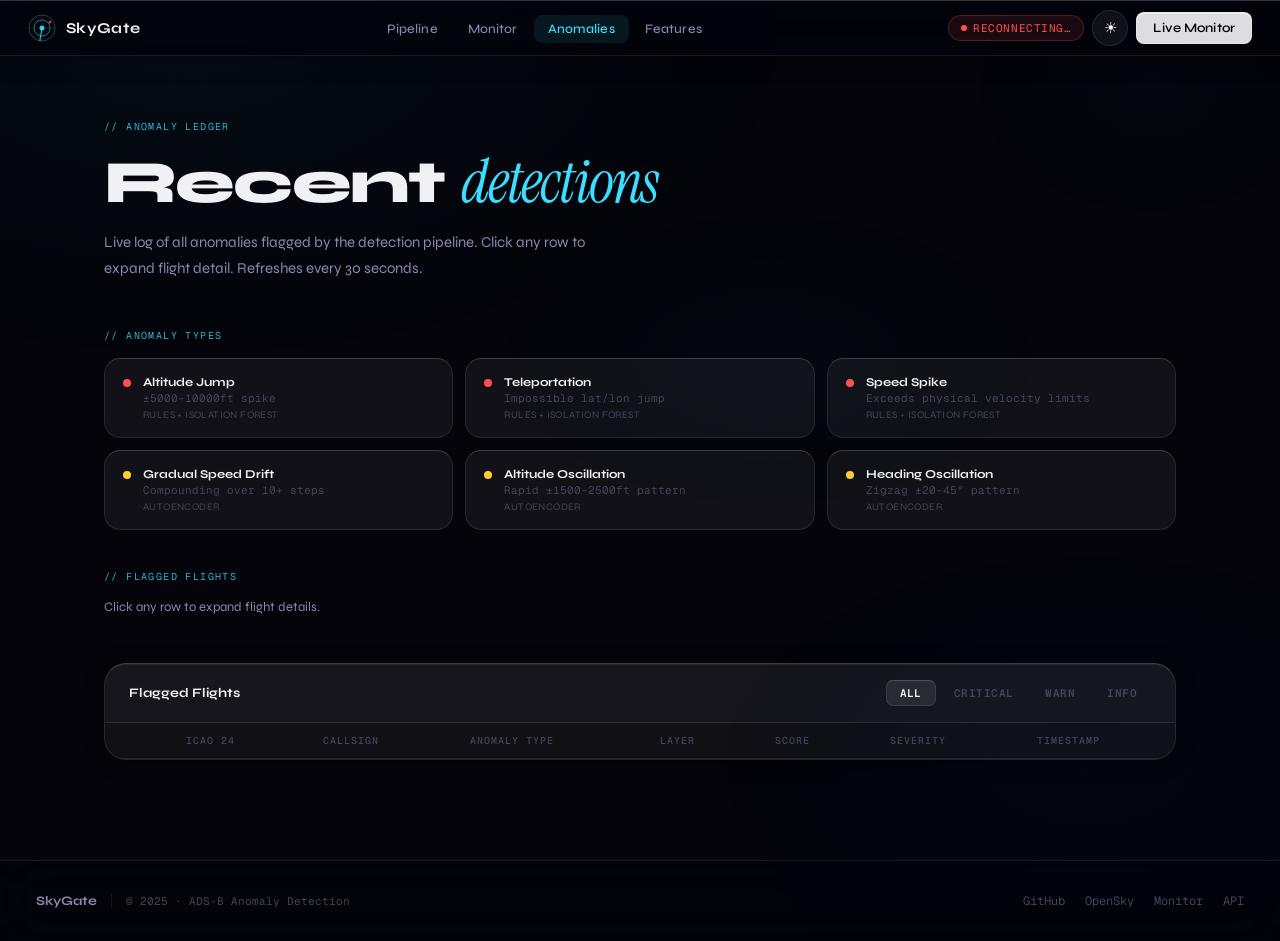
==== src/frontend/anomalies.html @ 078f43cb "Added new seperate pages for each dashboard, updated the layout and animations" ====
<!DOCTYPE html>
<html lang="en" data-theme="dark">
<head>
  <meta charset="UTF-8"/>
  <meta name="viewport" content="width=device-width, initial-scale=1.0"/>
  <title>SkyGate — Anomaly Ledger</title>
  <link rel="icon" type="image/svg+xml" href="data:image/svg+xml,%3Csvg viewBox='0 0 32 32' fill='none' xmlns='http://www.w3.org/2000/svg'%3E%3Crect width='32' height='32' rx='8' fill='%230a0a0a'/%3E%3Ccircle cx='16' cy='16' r='12' stroke='%2300d4ff' stroke-opacity='0.3' stroke-width='1'/%3E%3Ccircle cx='16' cy='16' r='7' stroke='%2300d4ff' stroke-opacity='0.55' stroke-width='1'/%3E%3Ccircle cx='16' cy='16' r='2.5' fill='%2300d4ff'/%3E%3Cline x1='16' y1='4' x2='16' y2='28' stroke='%2300d4ff' stroke-opacity='0.2' stroke-width='0.6'/%3E%3Cline x1='4' y1='16' x2='28' y2='16' stroke='%2300d4ff' stroke-opacity='0.2' stroke-width='0.6'/%3E%3Cline x1='16' y1='16' x2='25' y2='9' stroke='%2300d4ff' stroke-width='1.4' stroke-linecap='round'/%3E%3Ccircle cx='23' cy='10' r='1.8' fill='%23ff4444'/%3E%3C/svg%3E"/>
  <link rel="preconnect" href="https://fonts.googleapis.com"/>
  <link rel="preconnect" href="https://fonts.gstatic.com" crossorigin/>
  <link href="https://fonts.googleapis.com/css2?family=Geist+Mono:wght@300;400;500;600&family=Instrument+Serif:ital@0;1&family=Syne:wght@400;600;700;800&display=swap" rel="stylesheet"/>
  <link rel="stylesheet" href="styles.css"/>
  <style>
    /* Anomaly type legend */
    .anomaly-types {
      display: grid;
      grid-template-columns: repeat(3, 1fr);
      gap: 12px;
      margin-bottom: 40px;
      animation: fadeUp .5s var(--ease-out) both;
    }
    .atype-card {
      background: var(--glass-bg);
      border: 1px solid var(--glass-border);
      border-top-color: var(--glass-border-top);
      border-radius: var(--r-lg);
      padding: 16px 18px;
      backdrop-filter: var(--glass-blur-sm);
      display: flex;
      align-items: flex-start;
      gap: 12px;
    }
    .atype-dot { width: 8px; height: 8px; border-radius: 50%; flex-shrink: 0; margin-top: 4px; }
    .atype-name { font-size: 12px; font-weight: 700; color: var(--text); }
    .atype-desc { font-size: 11px; color: var(--text-dim); margin-top: 2px; font-family: 'Geist Mono', monospace; }
    .atype-layer { font-size: 10px; color: var(--text-dim); margin-top: 4px; letter-spacing: .04em; }
    @media(max-width:900px) { .anomaly-types { grid-template-columns: 1fr 1fr; } }
    @media(max-width:500px) { .anomaly-types { grid-template-columns: 1fr; } }
  </style>
</head>
<body>
<div id="theme-ripple"></div>
<div id="aurora"></div>

<nav id="main-nav">
  <a href="index.html" class="nav-logo">
    <div style="width:28px;height:28px" id="nav-logo-svg"></div>
    <span class="nav-logo-text">SkyGate</span>
  </a>
  <ul class="nav-links">
    <li><a href="pipeline.html">Pipeline</a></li>
    <li><a href="monitor.html">Monitor</a></li>
    <li><a href="anomalies.html">Anomalies</a></li>
    <li><a href="features.html">Features</a></li>
  </ul>
  <div class="nav-right">
    <div class="status-pill" id="connection-indicator">
      <span class="status-dot"></span>
      <span id="conn-text">CONNECTING…</span>
    </div>
    <button class="theme-toggle" id="theme-btn" aria-label="Toggle theme" onclick="toggleTheme()">
      <span class="theme-icon icon-sun">☀</span>
      <span class="theme-icon icon-moon">☽</span>
    </button>
    <a href="monitor.html" class="btn btn-primary">Live Monitor</a>
  </div>
</nav>

<div class="page-shell">
  <div class="page-hero">
    <div class="section-label">// ANOMALY LEDGER</div>
    <h1>Recent <em>detections</em></h1>
    <p>Live log of all anomalies flagged by the detection pipeline. Click any row to expand flight detail. Refreshes every 30 seconds.</p>
  </div>

  <section class="inner">
    <!-- Anomaly type legend -->
    <div class="section-label">// ANOMALY TYPES</div>
    <div class="anomaly-types">
      <div class="atype-card"><div class="atype-dot" style="background:var(--red)"></div><div><div class="atype-name">Altitude Jump</div><div class="atype-desc">±5000–10000ft spike</div><div class="atype-layer">RULES + ISOLATION FOREST</div></div></div>
      <div class="atype-card"><div class="atype-dot" style="background:var(--red)"></div><div><div class="atype-name">Teleportation</div><div class="atype-desc">Impossible lat/lon jump</div><div class="atype-layer">RULES + ISOLATION FOREST</div></div></div>
      <div class="atype-card"><div class="atype-dot" style="background:var(--red)"></div><div><div class="atype-name">Speed Spike</div><div class="atype-desc">Exceeds physical velocity limits</div><div class="atype-layer">RULES + ISOLATION FOREST</div></div></div>
      <div class="atype-card"><div class="atype-dot" style="background:var(--yellow)"></div><div><div class="atype-name">Gradual Speed Drift</div><div class="atype-desc">Compounding over 10+ steps</div><div class="atype-layer">AUTOENCODER</div></div></div>
      <div class="atype-card"><div class="atype-dot" style="background:var(--yellow)"></div><div><div class="atype-name">Altitude Oscillation</div><div class="atype-desc">Rapid ±1500–2500ft pattern</div><div class="atype-layer">AUTOENCODER</div></div></div>
      <div class="atype-card"><div class="atype-dot" style="background:var(--yellow)"></div><div><div class="atype-name">Heading Oscillation</div><div class="atype-desc">Zigzag ±20–45° pattern</div><div class="atype-layer">AUTOENCODER</div></div></div>
    </div>

    <!-- Table -->
    <div class="section-label">// FLAGGED FLIGHTS</div>
    <p style="color:var(--text-muted);font-size:13px;margin-bottom:16px">Click any row to expand flight details.</p>
    <div class="table-wrap">
      <div class="table-header">
        <span class="table-header-title">Flagged Flights</span>
        <div class="filter-tabs">
          <span class="filter-tab active" data-filter="all">ALL</span>
          <span class="filter-tab" data-filter="critical">CRITICAL</span>
          <span class="filter-tab" data-filter="warn">WARN</span>
          <span class="filter-tab" data-filter="info">INFO</span>
        </div>
      </div>
      <table>
        <thead>
          <tr>
            <th></th>
            <th>ICAO 24</th>
            <th>CALLSIGN</th>
            <th>ANOMALY TYPE</th>
            <th>LAYER</th>
            <th>SCORE</th>
            <th>SEVERITY</th>
            <th>TIMESTAMP</th>
          </tr>
        </thead>
        <tbody id="anomaly-tbody"></tbody>
      </table>
    </div>
  </section>

  <footer>
    <div class="footer-left">
      <span class="footer-logo">SkyGate</span>
      <div class="footer-sep"></div>
      <span class="footer-copy">© 2025 · ADS-B Anomaly Detection</span>
    </div>
    <div class="footer-links">
      <a href="https://github.com/AlanJoseph7/sky-gate" target="_blank">GitHub</a>
      <a href="https://opensky-network.org" target="_blank">OpenSky</a>
      <a href="monitor.html">Monitor</a>
      <a href="/api/anomalies" target="_blank">API</a>
    </div>
  </footer>
</div>

<script src="shared.js"></script>
<script>
  document.getElementById('nav-logo-svg').innerHTML = NAV_LOGO_SVG;

  const SEV_BADGE   = { critical:'badge-red', warn:'badge-yellow', info:'badge-blue' };
  const LAYER_BADGE = { 'Rule-Based':'badge-blue', 'Iso Forest':'badge-yellow', 'Autoencoder':'badge-red' };
  let allAnomalies = [], activeFilter = 'all', tableRendering = false, expandedIcao = null;

  async function loadAnomalies() {
    try {
      const r = await fetch(`${API}/api/anomalies`);
      if (!r.ok) return;
      allAnomalies = await r.json();
      renderTable();
    } catch(e) {}
  }

  function renderTable(instant = false) {
    if (tableRendering) return;
    const tbody = document.getElementById('anomaly-tbody');
    const rows = allAnomalies.filter(a => activeFilter === 'all' || a.severity === activeFilter);
    if (instant) { _injectRows(tbody, rows); return; }
    tableRendering = true;
    tbody.classList.add('fading');
    setTimeout(() => { _injectRows(tbody, rows); tbody.classList.remove('fading'); tableRendering = false; }, 220);
  }

  function _injectRows(tbody, rows) {
    if (!rows.length) { tbody.innerHTML = `<tr><td colspan="8" class="empty-state">No anomalies detected yet.</td></tr>`; expandedIcao = null; return; }
    const scoreColor = s => s === 'critical' ? 'var(--red)' : s === 'warn' ? 'var(--yellow)' : 'var(--accent)';
    tbody.innerHTML = rows.slice(0, 50).map((a, i) => {
      const score = a.score ?? null;
      const scoreNum = typeof score === 'number' ? score.toFixed(2) : (score || '—');
      const scorePct = typeof score === 'number' ? Math.min(score, 1) * 100 : 0;
      const sColor = scoreColor(a.severity);
      const icao = (a.icao24 || '').toLowerCase();
      return `
        <tr class="data-row" data-icao="${icao}" style="animation-delay:${i*22}ms" onclick="toggleDetail(this,'${icao}','${a.callsign||''}')">
          <td><span class="expand-chevron">▾</span></td>
          <td><span style="color:var(--accent);font-weight:700">${icao.toUpperCase()}</span></td>
          <td>${a.callsign||'N/A'}</td>
          <td>${a.anomaly||a.type||'—'}</td>
          <td><span class="badge ${LAYER_BADGE[a.layer]||'badge-blue'}">${a.layer||'—'}</span></td>
          <td><div class="score-wrap"><span style="color:${sColor}">${scoreNum}</span><div class="score-bar"><div class="score-fill" style="width:${scorePct}%;background:${sColor}"></div></div></div></td>
          <td><span class="badge ${SEV_BADGE[a.severity]||'badge-blue'}">${(a.severity||'info').toUpperCase()}</span></td>
          <td style="color:var(--text-dim)">${a.timestamp||'—'}</td>
        </tr>
        <tr class="detail-row" id="detail-${icao}">
          <td colspan="8">
            <div class="detail-panel" id="panel-${icao}">
              <div class="detail-loading" id="loading-${icao}"><div class="detail-spinner"></div>Fetching flight data…</div>
              <div class="detail-inner" id="inner-${icao}" style="display:none"></div>
            </div>
          </td>
        </tr>`;
    }).join('');
  }

  function toggleDetail(row, icao, callsign) {
    const panel = document.getElementById(`panel-${icao}`);
    const isOpen = row.classList.contains('expanded');
    if (expandedIcao && expandedIcao !== icao) {
      const prevRow = document.querySelector(`.data-row[data-icao="${expandedIcao}"]`);
      const prevPanel = document.getElementById(`panel-${expandedIcao}`);
      if (prevRow) prevRow.classList.remove('expanded');
      if (prevPanel) prevPanel.classList.remove('open');
    }
    if (isOpen) { row.classList.remove('expanded'); panel.classList.remove('open'); expandedIcao = null; }
    else { row.classList.add('expanded'); panel.classList.add('open'); expandedIcao = icao; loadFlightDetail(icao, callsign); }
  }

  document.querySelectorAll('.filter-tab').forEach(tab => {
    tab.addEventListener('click', function() {
      document.querySelectorAll('.filter-tab').forEach(t => t.classList.remove('active'));
      this.classList.add('active');
      activeFilter = this.dataset.filter;
      expandedIcao = null;
      renderTable();
    });
  });

  loadAnomalies();
  connectSSE();
  setInterval(loadAnomalies, 30000);
</script>
</body>
</html>
---- src/frontend/styles.css ----
/* ═══════════════════════════════════════════════════════════════
   DESIGN TOKEN SYSTEM — SkyGate
   PERF: backdrop-filter only on nav/stats/footer (not cards)
         all hover transitions use transform+opacity only
         scan lines removed (full-page repaint on scroll)
         will-change scoped to actively animating elements only
         contain:layout/style/paint on card grids
═══════════════════════════════════════════════════════════════ */
:root {
  --bg: #04040A; --bg-1: #0A0A14; --bg-2: #111120; --bg-3: #18182A;
  --border: rgba(255,255,255,0.06); --border-hover: rgba(255,255,255,0.14); --border-strong: rgba(255,255,255,0.22);
  --text: #F0F0F5; --text-muted: #8888AA; --text-dim: #44445A;
  --accent: #3ADFFF; --accent-dim: rgba(58,223,255,0.09); --accent-glow: rgba(58,223,255,0.18);
  --red: #FF5050; --red-dim: rgba(255,80,80,0.10);
  --yellow: #FFCB30; --yellow-dim: rgba(255,203,48,0.10);
  --green: #30FFAA; --green-dim: rgba(48,255,170,0.09);
  --r: 8px; --r-lg: 16px; --r-xl: 22px;

  /* PERF: blur only on nav-tier elements, reduced from 48px to 24px */
  --glass-nav-blur: blur(24px) saturate(160%);

  /* Cards: no backdrop-filter — slightly more opaque bg compensates visually */
  --glass-bg:          rgba(255,255,255,0.055);
  --glass-bg-strong:   rgba(255,255,255,0.09);
  --glass-border:      rgba(255,255,255,0.09);
  --glass-border-top:  rgba(255,255,255,0.18);
  --glass-border-left: rgba(255,255,255,0.10);

  /* Kept as alias — used by nav/footer/cta only */
  --glass-blur:    blur(24px) saturate(160%);
  --glass-blur-sm: blur(16px) saturate(150%);

  /* Simplified shadows — single layer, not triple-stacked */
  --glass-shadow:       0 2px 20px rgba(0,0,0,0.45), 0 1px 0 rgba(255,255,255,0.07) inset;
  --glass-shadow-hover: 0 6px 40px rgba(0,0,0,0.60), 0 1px 0 rgba(255,255,255,0.12) inset;
  --glass-glow:         0 0 0 1px rgba(58,223,255,0.16);

  --nav-bg:       rgba(4,4,10,0.72);
  --terminal-bg:  rgba(0,0,0,0.30);
  --aurora-1: rgba(58,223,255,0.04); --aurora-2: rgba(30,100,255,0.03); --aurora-3: rgba(58,223,255,0.025);
  --spring:   cubic-bezier(0.25,1.4,0.5,1);
  --ease-out: cubic-bezier(0.2,1,0.4,1);
  --ease-in:  cubic-bezier(0.4,0,1,1);
  --pill-ok-bg: rgba(48,255,170,0.07); --pill-ok-border: rgba(48,255,170,0.22); --pill-ok-dot: #30FFAA;
}

[data-theme="light"] {
  --bg: #F2EEE8; --bg-1: #EAE3DA; --bg-2: #E0D8CC; --bg-3: #D4CABC;
  --border: rgba(70,50,20,0.10); --border-hover: rgba(70,50,20,0.20); --border-strong: rgba(70,50,20,0.30);
  --text: #18140E; --text-muted: #6A5C4A; --text-dim: #A08870;
  --accent: #007AA8; --accent-dim: rgba(0,122,168,0.09); --accent-glow: rgba(0,122,168,0.14);
  --red: #B83030; --red-dim: rgba(184,48,48,0.10);
  --yellow: #8A6208; --yellow-dim: rgba(138,98,8,0.10);
  --green: #147850; --green-dim: rgba(20,120,80,0.09);
  --glass-bg:          rgba(255,252,246,0.62);
  --glass-bg-strong:   rgba(255,252,246,0.82);
  --glass-border:      rgba(70,50,20,0.09); --glass-border-top: rgba(255,255,255,0.88); --glass-border-left: rgba(255,255,255,0.50);
  --glass-shadow:       0 2px 20px rgba(70,50,20,0.10), 0 1px 0 rgba(255,255,255,0.85) inset;
  --glass-shadow-hover: 0 6px 40px rgba(70,50,20,0.16), 0 1px 0 rgba(255,255,255,0.92) inset;
  --nav-bg:       rgba(242,238,232,0.88);
  --terminal-bg:  rgba(10,8,4,0.96);
  --aurora-1: rgba(160,120,50,0.06); --aurora-2: rgba(120,90,30,0.04); --aurora-3: rgba(180,140,60,0.03);
  --pill-ok-bg: rgba(20,120,80,0.09); --pill-ok-border: rgba(20,120,80,0.28); --pill-ok-dot: #147850;
}

/* ── Theme transition ── */
.theme-transitioning *, .theme-transitioning *::before, .theme-transitioning *::after {
  transition: background-color 0.4s var(--ease-out), color 0.35s var(--ease-out),
    border-color 0.35s var(--ease-out), box-shadow 0.35s var(--ease-out) !important;
}

/* ── Theme ripple ── */
#theme-ripple { position:fixed; inset:0; z-index:99998; pointer-events:none; opacity:0; clip-path:circle(0px at var(--rx,50%) var(--ry,50%)); }
#theme-ripple.expanding { opacity:1; clip-path:circle(200vmax at var(--rx,50%) var(--ry,50%)); transition:clip-path 0.6s cubic-bezier(0.22,1,0.36,1); }
#theme-ripple.fading { opacity:0; transition:opacity 0.25s ease; }

/* ── RESET ── */
*, *::before, *::after { margin:0; padding:0; box-sizing:border-box; }
html { scroll-behavior:smooth; }
body { background:var(--bg); color:var(--text); font-family:'Syne',sans-serif; overflow-x:hidden; }

/* PERF: body::after scan lines REMOVED — fixed repeating-gradient triggers full repaint on every scroll */

/* ── Aurora — one composited layer, will-change:transform ── */
#aurora {
  position:fixed; inset:0; z-index:0; pointer-events:none;
  will-change:transform;
  background:
    radial-gradient(ellipse 80% 60% at 15% 5%,  var(--aurora-1) 0%, transparent 60%),
    radial-gradient(ellipse 55% 45% at 85% 85%, var(--aurora-2) 0%, transparent 55%),
    radial-gradient(ellipse 45% 35% at 60% 40%, var(--aurora-3) 0%, transparent 50%),
    radial-gradient(ellipse 30% 30% at 90% 10%, rgba(58,223,255,0.02) 0%, transparent 50%);
  animation: auroraShift 22s ease-in-out infinite alternate;
}
@keyframes auroraShift {
  0%   { transform:scale(1) translateX(0px); }
  50%  { transform:scale(1.03) translateX(12px); }
  100% { transform:scale(1) translateX(0px); }
}

::-webkit-scrollbar { width:4px; }
::-webkit-scrollbar-track { background:transparent; }
::-webkit-scrollbar-thumb { background:var(--bg-3); border-radius:2px; }

/* ════ NAV — backdrop-filter kept here (single full-width element) ════ */
nav {
  position:fixed; top:0; left:0; right:0; z-index:1000; height:56px;
  display:flex; align-items:center; justify-content:space-between; padding:0 28px;
  background:var(--nav-bg);
  backdrop-filter:var(--glass-nav-blur); -webkit-backdrop-filter:var(--glass-nav-blur);
  border-bottom:1px solid var(--glass-border);
  box-shadow:0 1px 0 var(--glass-border-top) inset, 0 4px 24px rgba(0,0,0,0.22);
  transition:background .3s, border-color .3s;
  contain:layout style;
}
.nav-logo { display:flex; align-items:center; gap:10px; text-decoration:none; }
.nav-logo-text { font-size:15px; font-weight:700; color:var(--text); letter-spacing:.02em; }
.nav-links { display:flex; align-items:center; gap:2px; list-style:none; }
.nav-links a {
  color:var(--text-muted); text-decoration:none; font-size:13px; font-weight:500;
  padding:6px 14px; border-radius:8px;
  transition:color .18s, background .18s;
  letter-spacing:.01em;
}
.nav-links a:hover { color:var(--text); background:rgba(255,255,255,0.06); }
.nav-links a.active { color:var(--accent); background:var(--accent-dim); }
.nav-right { display:flex; align-items:center; gap:8px; }

/* Theme toggle */
.theme-toggle {
  width:36px; height:36px; border-radius:50%;
  border:1px solid var(--glass-border); background:rgba(255,255,255,0.06);
  cursor:pointer; display:flex; align-items:center; justify-content:center;
  position:relative; overflow:hidden; flex-shrink:0;
  transition:transform .2s, opacity .2s;
}
.theme-toggle:hover  { transform:scale(1.08); opacity:.85; }
.theme-toggle:active { transform:scale(0.94); }
.theme-icon { position:absolute; font-size:15px; display:flex; align-items:center; justify-content:center;  transition:transform 0.35s var(--spring), opacity 0.25s; }
.icon-sun  { transform:translateY(0) rotate(0deg); opacity:1; color:#FFFFFF; }
.icon-moon { transform:translateY(28px) rotate(-90deg); opacity:0; }
[data-theme="light"] .icon-sun  { transform:translateY(-28px) rotate(90deg); opacity:0; }
[data-theme="light"] .icon-moon { transform:translateY(0) rotate(0deg); opacity:1; }

/* Status pill */
.status-pill {
  display:flex; align-items:center; gap:6px; padding:5px 12px; border-radius:20px;
  background:var(--pill-ok-bg); border:1px solid var(--pill-ok-border);
  font-family:'Geist Mono',monospace; font-size:11px; color:var(--green); letter-spacing:.05em;
  transition:background .3s, border-color .3s, color .3s;
}
.status-pill.offline { background:var(--red-dim); border-color:rgba(255,80,80,0.25); color:var(--red); }
.status-dot { width:6px; height:6px; border-radius:50%; background:var(--pill-ok-dot); will-change:box-shadow; animation:pulseGreen 2.4s ease-in-out infinite; }
.status-pill.offline .status-dot { background:var(--red); animation:pulseRed 2.4s infinite; }
@keyframes pulseGreen { 0%,100% { box-shadow:0 0 0 0 rgba(48,255,170,.45); } 50% { box-shadow:0 0 0 5px rgba(48,255,170,0); } }
@keyframes pulseRed   { 0%,100% { box-shadow:0 0 0 0 rgba(255,80,80,.45); }  50% { box-shadow:0 0 0 5px rgba(255,80,80,0); } }

/* Buttons — transitions on transform+opacity only (composited) */
.btn { padding:7px 16px; border-radius:var(--r); font-family:'Syne',sans-serif; font-size:13px; font-weight:600; cursor:pointer; transition:transform .2s var(--ease-out), opacity .2s; text-decoration:none; letter-spacing:.01em; display:inline-flex; align-items:center; }
.btn-primary { background:rgba(240,240,245,0.92); border:1px solid rgba(255,255,255,0.28); color:#04040A; box-shadow:0 1px 0 rgba(255,255,255,0.45) inset; }
.btn-primary:hover  { transform:translateY(-1px) scale(1.02); }
.btn-primary:active { transform:scale(0.97); }
[data-theme="light"] .btn-primary { background:#18140E; color:#F2EEE8; border-color:transparent; box-shadow:none; }

.btn-large { padding:13px 28px; font-size:14px; border-radius:14px; font-family:'Syne',sans-serif; font-weight:600; cursor:pointer; transition:transform .25s var(--ease-out), box-shadow .25s; text-decoration:none; letter-spacing:.01em; display:inline-flex; align-items:center; gap:8px; }
.btn-large.btn-primary { background:rgba(240,240,245,0.94); border:1px solid rgba(255,255,255,0.32); color:#04040A; box-shadow:0 1px 0 rgba(255,255,255,0.55) inset, 0 3px 16px rgba(0,0,0,0.25); }
.btn-large.btn-primary:hover  { transform:translateY(-2px) scale(1.02); box-shadow:0 1px 0 rgba(255,255,255,0.55) inset, 0 8px 28px rgba(255,255,255,0.12); }
.btn-large.btn-primary:active { transform:scale(0.97); }
[data-theme="light"] .btn-large.btn-primary { background:#18140E; color:#F2EEE8; border-color:transparent; box-shadow:none; }
[data-theme="light"] .btn-large.btn-primary:hover { transform:translateY(-2px) scale(1.02); }
.btn-large.btn-ghost { background:var(--glass-bg); border:1px solid var(--glass-border); border-top-color:var(--glass-border-top); color:var(--text); box-shadow:0 1px 0 var(--glass-border-top) inset; }
.btn-large.btn-ghost:hover  { transform:translateY(-2px); background:var(--glass-bg-strong); border-color:var(--border-hover); }
.btn-large.btn-ghost:active { transform:scale(0.97); }

/* ════ PAGE SHELL ════ */
.page-shell { padding-top:56px; min-height:100vh; position:relative; z-index:1; }

/* ════ PAGE HERO ════ */
.page-hero { padding:64px 24px 48px; max-width:1120px; margin:0 auto; position:relative; z-index:1; animation:fadeUp .5s var(--ease-out) both; }
.page-hero .section-label { font-family:'Geist Mono',monospace; font-size:10px; color:var(--accent); letter-spacing:.14em; text-transform:uppercase; margin-bottom:16px; opacity:.8; }
.page-hero h1 { font-size:clamp(32px,5vw,60px); font-weight:800; letter-spacing:-.03em; line-height:1.1; color:var(--text); }
.page-hero h1 em { font-family:'Instrument Serif',serif; font-style:italic; font-weight:400; color:var(--accent); }
.page-hero p { margin-top:14px; font-size:15px; color:var(--text-muted); line-height:1.7; max-width:520px; }

/* ════ INNER SECTION ════ */
section.inner { padding:0 24px 100px; max-width:1120px; margin:0 auto; position:relative; z-index:1; }
.section-label { font-family:'Geist Mono',monospace; font-size:10px; color:var(--accent); letter-spacing:.14em; text-transform:uppercase; margin-bottom:16px; opacity:.8; }
.section-title { font-size:clamp(28px,4vw,48px); font-weight:800; letter-spacing:-.025em; line-height:1.1; max-width:580px; color:var(--text); }
.section-title em { font-family:'Instrument Serif',serif; font-style:italic; font-weight:400; color:var(--text-muted); }
@keyframes fadeUp { from { opacity:0; transform:translateY(20px); } to { opacity:1; transform:translateY(0); } }

/* ════ STATS BAR — backdrop-filter kept (single full-width stripe) ════ */
.stats-bar {
  position:relative; z-index:1; display:flex; justify-content:center;
  background:var(--nav-bg);
  backdrop-filter:var(--glass-nav-blur); -webkit-backdrop-filter:var(--glass-nav-blur);
  border-top:1px solid var(--glass-border); border-bottom:1px solid var(--glass-border);
  box-shadow:0 1px 0 var(--glass-border-top) inset;
  contain:layout style;
}
.stat-item { flex:1; min-width:160px; max-width:270px; padding:28px 36px; border-right:1px solid var(--glass-border); transition:background .18s; cursor:default; }
.stat-item:hover { background:rgba(255,255,255,0.03); }
.stat-item:last-child { border-right:none; }
.stat-value { font-size:30px; font-weight:800; letter-spacing:-.025em; font-family:'Geist Mono',monospace; color:var(--text); }
.stat-value span { color:var(--accent); }
.stat-label { font-size:11px; color:var(--text-muted); font-weight:500; letter-spacing:.03em; margin-top:5px; text-transform:uppercase; }

/* ════ BADGES ════ */
.badge { display:inline-flex; align-items:center; gap:5px; padding:3px 9px; border-radius:6px; font-size:10px; font-weight:600; letter-spacing:.05em; }
.badge-red    { background:var(--red-dim);    color:var(--red);    border:1px solid rgba(255,80,80,.2);   animation:badgePulseCrit 2.8s ease-in-out infinite; }
.badge-yellow { background:var(--yellow-dim); color:var(--yellow); border:1px solid rgba(255,203,48,.2); }
.badge-green  { background:var(--green-dim);  color:var(--green);  border:1px solid rgba(48,255,170,.2); }
.badge-blue   { background:var(--accent-dim); color:var(--accent); border:1px solid rgba(58,223,255,.2); }
@keyframes badgePulseCrit { 0%,100% { box-shadow:0 0 0 0 rgba(255,80,80,0.32); } 50% { box-shadow:0 0 0 4px rgba(255,80,80,0); } }

/* ════ PIPELINE CARDS — NO backdrop-filter, contain:layout style paint ════ */
.pipeline-grid { display:grid; grid-template-columns:1fr 1fr 1fr; gap:14px; margin-top:48px; contain:layout style; }
.pipeline-card {
  background:var(--glass-bg);
  border:1px solid var(--glass-border); border-top-color:var(--glass-border-top); border-left-color:var(--glass-border-left);
  border-radius:var(--r-xl); padding:34px; position:relative; overflow:hidden;
  transition:transform 0.25s var(--spring);
  box-shadow:var(--glass-shadow); cursor:default;
  animation:fadeUp .45s var(--ease-out) both;
  contain:layout style paint;
}
.pipeline-card::before { content:attr(data-num); position:absolute; top:-10px; right:16px; font-family:'Geist Mono',monospace; font-size:96px; font-weight:700; color:rgba(255,255,255,0.022); line-height:1; pointer-events:none; user-select:none; }
[data-theme="light"] .pipeline-card::before { color:rgba(70,50,20,0.035); }
.pipeline-card::after { content:''; position:absolute; inset:0; border-radius:inherit; background:linear-gradient(155deg, rgba(58,223,255,0.07) 0%, transparent 50%); opacity:0; transition:opacity .3s; pointer-events:none; }
[data-theme="light"] .pipeline-card::after { background:linear-gradient(155deg, rgba(0,122,168,0.05) 0%, transparent 50%); }
.pipeline-card:hover { transform:translateY(-5px) scale(1.01); }
.pipeline-card:hover::after { opacity:1; }
.pipeline-icon { width:44px; height:44px; border-radius:14px; display:flex; align-items:center; justify-content:center; margin-bottom:22px; font-size:20px; border:1px solid var(--glass-border); box-shadow:0 1px 0 var(--glass-border-top) inset; }
.pipeline-card h3 { font-size:16px; font-weight:700; margin-bottom:10px; color:var(--text); }
.pipeline-card p  { font-size:13px; color:var(--text-muted); line-height:1.75; }
.pipeline-tag { display:inline-block; margin-top:18px; padding:4px 10px; border-radius:6px; font-family:'Geist Mono',monospace; font-size:10px; letter-spacing:.06em; font-weight:500; border:1px solid transparent; }

/* ════ CODE BLOCK ════ */
.code-block {
  background:rgba(0,0,0,0.30); border:1px solid var(--glass-border); border-top-color:var(--glass-border-top);
  border-radius:var(--r-lg); padding:26px 30px; font-family:'Geist Mono',monospace; font-size:13px; line-height:1.9;
  margin-top:32px; overflow-x:auto; box-shadow:var(--glass-shadow); position:relative;
}
.code-block::before { content:''; position:absolute; top:0; left:0; right:0; height:1px; background:linear-gradient(90deg, transparent 5%, var(--glass-border-top) 30%, var(--glass-border-top) 70%, transparent 95%); }
[data-theme="light"] .code-block { background:#110E08; color:#DDD6CC; border-color:rgba(70,50,20,0.2); }
.code-block .kw  { color:var(--accent); }
.code-block .fn  { color:#c792ea; }
.code-block .str { color:var(--green); }
.code-block .cmt { color:var(--text-dim); }
[data-theme="light"] .code-block .cmt { color:#605A4E; }
.code-block .num { color:var(--yellow); }

/* ════ MONITOR — no backdrop-filter on wrappers ════ */
.dashboard-grid { margin-top:48px; display:grid; grid-template-columns:1.5fr 1fr; gap:16px; align-items:stretch; position:relative; z-index:2; contain:layout style; }
.monitor-wrap, .leaderboard-wrap {
  border-radius:var(--r-xl); overflow:hidden; background:var(--glass-bg);
  border:1px solid var(--glass-border); border-top-color:var(--glass-border-top);
  box-shadow:var(--glass-shadow); display:flex; flex-direction:column;
}
.monitor-header, .leaderboard-header {
  padding:14px 22px; background:rgba(0,0,0,0.26); border-bottom:1px solid var(--glass-border);
  display:flex; align-items:center; justify-content:space-between;
}
[data-theme="light"] .monitor-header, [data-theme="light"] .leaderboard-header { background:rgba(12,8,4,0.90); border-bottom-color:rgba(255,255,255,0.06); }
.lb-select { background:rgba(255,255,255,0.06); color:var(--text); border:1px solid var(--glass-border); border-radius:6px; padding:4px 8px; font-family:'Geist Mono',monospace; font-size:10px; outline:none; cursor:pointer; text-transform:uppercase; transition:background .18s; }
.lb-select:hover { background:rgba(255,255,255,0.09); }
.lb-select option { background:var(--bg); color:var(--text); }
.leaderboard-body { padding:22px 24px; display:flex; flex-direction:column; gap:20px; overflow-y:auto; flex:1; }
.lb-item { display:flex; flex-direction:column; gap:8px; opacity:0; animation:logSlideIn 0.32s ease forwards; }
.lb-info { display:flex; justify-content:space-between; font-family:'Geist Mono',monospace; font-size:11px; }
.lb-name { color:var(--text); font-weight:600; letter-spacing:.02em; }
.lb-stat { color:var(--text-dim); font-weight:500; }
.lb-bar-bg { width:100%; height:4px; background:rgba(255,255,255,0.06); border-radius:2px; overflow:hidden; }
[data-theme="light"] .lb-bar-bg { background:rgba(70,50,20,0.12); }
.lb-bar-fill { height:100%; border-radius:2px; transition:width 0.65s var(--ease-out); }
.monitor-dots { display:flex; gap:7px; }
.monitor-dots span { width:11px; height:11px; border-radius:50%; cursor:pointer; }
.dot-r { background:#ff5f57; } .dot-y { background:#febc2e; } .dot-g { background:#28c840; }
.monitor-title { font-family:'Geist Mono',monospace; font-size:11px; color:#555; letter-spacing:.04em; }
.monitor-badge { display:flex; align-items:center; gap:6px; font-family:'Geist Mono',monospace; font-size:10px; color:var(--green); letter-spacing:.04em; }
.pkt-count { font-size:10px; color:#555; font-family:'Geist Mono',monospace; }
.pkt-count.pop { animation:countPop 0.28s ease; }
@keyframes countPop { 0% { color:var(--accent); transform:scale(1.15); } 100% { color:#555; transform:scale(1); } }

/* Terminal — contain:strict for isolated scrolling layer */
.monitor-body {
  padding:20px 24px; font-family:'Geist Mono',monospace; font-size:12px; line-height:2.1;
  min-height:320px; overflow-y:auto; max-height:400px; background:var(--terminal-bg);
  position:relative;
  contain:strict;
}
/* Simplified sweep — translateY only (composited), no gradient recalc */
.monitor-body::after {
  content:''; position:absolute; left:0; right:0; height:2px; top:0;
  background:rgba(58,223,255,0.055); pointer-events:none;
  will-change:transform;
  animation:termScan 5.5s linear infinite;
}
@keyframes termScan { from { transform:translateY(0); } to { transform:translateY(400px); } }

/* Log lines */
.log-line { display:flex; gap:16px; opacity:0; border-radius:5px; padding:2px 8px 2px 16px; margin:0 -8px; position:relative; animation:logSlideIn .28s var(--ease-out) forwards; }
.log-line::before { content:''; position:absolute; left:0; top:10%; width:2px; height:0; border-radius:1px; animation:barGrow 0.18s 0.06s ease forwards; }
@keyframes barGrow { to { height:80%; } }
.log-info::before  { background:var(--accent); } .log-warn::before  { background:var(--yellow); }
.log-alert::before { background:var(--red); }   .log-ok::before    { background:var(--green); }
@keyframes logSlideIn { from { opacity:0; transform:translateX(-8px); } to { opacity:1; transform:translateX(0); } }
.log-flash       { animation:logSlideIn .28s var(--ease-out) forwards, logFlashInfo  .75s .04s ease forwards; }
.log-flash-warn  { animation:logSlideIn .28s var(--ease-out) forwards, logFlashWarn  .75s .04s ease forwards; }
.log-flash-alert { animation:logSlideIn .28s var(--ease-out) forwards, logFlashAlert 1.1s .04s ease forwards; }
@keyframes logFlashInfo  { 0% { background:rgba(58,223,255,0.09) }  100% { background:transparent } }
@keyframes logFlashWarn  { 0% { background:rgba(255,203,48,0.08) }  100% { background:transparent } }
@keyframes logFlashAlert { 0% { background:rgba(255,80,80,0.13); }  60% { background:rgba(255,80,80,0.03); } 100% { background:transparent; } }
.log-time  { color:var(--text-dim); min-width:82px; }
.log-level { min-width:62px; font-weight:600; }
.log-msg   { color:var(--text-muted); flex:1; }
.log-value { color:var(--text); }
.level-info  { color:var(--accent); } .level-warn  { color:var(--yellow); }
.level-alert { color:var(--red); }    .level-ok    { color:var(--green); } .level-error { color:var(--red); }

/* ════ TABLE — contain:layout style ════ */
.table-wrap { margin-top:48px; border-radius:var(--r-xl); overflow:hidden; background:var(--glass-bg); border:1px solid var(--glass-border); border-top-color:var(--glass-border-top); box-shadow:var(--glass-shadow); contain:layout style; }
.table-header { padding:16px 24px; background:rgba(255,255,255,0.02); border-bottom:1px solid var(--glass-border); display:flex; align-items:center; justify-content:space-between; }
[data-theme="light"] .table-header { background:rgba(70,50,20,0.03); }
.table-header-title { font-size:13px; font-weight:700; color:var(--text); }
.filter-tabs { display:flex; gap:4px; }
.filter-tab { padding:5px 13px; border-radius:7px; font-size:11px; font-weight:600; cursor:pointer; border:1px solid transparent; transition:background .18s, color .18s; font-family:'Geist Mono',monospace; letter-spacing:.04em; color:var(--text-dim); }
.filter-tab.active { background:var(--glass-bg-strong); border-color:var(--glass-border); border-top-color:var(--glass-border-top); color:var(--text); }
.filter-tab:hover:not(.active) { color:var(--text-muted); background:rgba(255,255,255,0.04); }
table { width:100%; border-collapse:collapse; font-size:12px; }
thead th { padding:11px 20px; text-align:left; font-family:'Geist Mono',monospace; font-size:10px; font-weight:500; color:var(--text-dim); letter-spacing:.10em; text-transform:uppercase; border-bottom:1px solid var(--glass-border); background:rgba(0,0,0,0.10); }
[data-theme="light"] thead th { background:rgba(70,50,20,0.04); }
#anomaly-tbody { transition:opacity 0.16s ease, transform 0.16s ease; }
#anomaly-tbody.fading { opacity:0; transform:translateY(4px); pointer-events:none; }
.data-row { border-bottom:1px solid rgba(255,255,255,0.036); position:relative; transition:background .14s; cursor:pointer; animation:rowReveal .28s var(--ease-out) both; }
[data-theme="light"] .data-row { border-bottom-color:rgba(70,50,20,0.06); }
.data-row:hover { background:rgba(255,255,255,0.034); }
[data-theme="light"] .data-row:hover { background:rgba(70,50,20,0.04); }
/* PERF: left bar via opacity toggle, not width animation */
.data-row::before { content:''; position:absolute; left:0; top:0; bottom:0; width:2px; background:var(--accent); opacity:0; transition:opacity .14s; }
.data-row:hover::before { opacity:0.65; }
.data-row.expanded { background:rgba(58,223,255,0.034); border-bottom-color:transparent; }
.data-row.expanded::before { opacity:1; }
.expand-chevron { display:inline-flex; align-items:center; justify-content:center; width:20px; height:20px; border-radius:6px; background:rgba(255,255,255,0.05); border:1px solid var(--glass-border); color:var(--text-dim); font-size:10px; transition:transform .3s var(--spring), background .18s, color .18s; flex-shrink:0; }
.data-row.expanded .expand-chevron { transform:rotate(180deg); background:var(--accent-dim); border-color:rgba(58,223,255,0.28); color:var(--accent); }
@keyframes rowReveal { 0% { opacity:0; transform:translateX(-6px); } 100% { opacity:1; transform:translateX(0); } }
tbody td { padding:15px 20px; font-family:'Geist Mono',monospace; font-size:12px; color:var(--text-muted); vertical-align:middle; }
tbody td:first-child { color:var(--text); font-weight:600; }
.detail-row { border-bottom:1px solid var(--glass-border); }
.detail-row td { padding:0 !important; }
.detail-panel { overflow:hidden; max-height:0; transition:max-height 0.42s cubic-bezier(0.16,1,0.3,1); }
.detail-panel.open { max-height:500px; }
.detail-inner { padding:24px 28px 28px; background:linear-gradient(135deg, rgba(58,223,255,0.025) 0%, rgba(0,0,0,0.12) 100%); border-top:1px solid rgba(58,223,255,0.09); display:grid; grid-template-columns:auto 1fr; gap:24px; opacity:0; transform:translateY(6px); transition:opacity 0.28s 0.07s var(--ease-out), transform 0.28s 0.07s var(--ease-out); }
.detail-panel.open .detail-inner { opacity:1; transform:translateY(0); }
[data-theme="light"] .detail-inner { background:linear-gradient(135deg, rgba(0,122,168,0.03) 0%, rgba(70,50,20,0.04) 100%); border-top-color:rgba(0,122,168,0.09); }
.detail-aircraft-art { width:140px; height:120px; border-radius:12px; background:rgba(0,0,0,0.22); border:1px solid var(--glass-border); border-top-color:var(--glass-border-top); display:flex; align-items:center; justify-content:center; flex-shrink:0; position:relative; overflow:hidden; }
[data-theme="light"] .detail-aircraft-art { background:rgba(70,50,20,0.06); }
.detail-aircraft-art .art-label { position:absolute; bottom:8px; left:0; right:0; text-align:center; font-family:'Geist Mono',monospace; font-size:9px; color:var(--text-dim); letter-spacing:.06em; }
.detail-grid { display:grid; grid-template-columns:repeat(3,1fr); gap:14px; align-content:start; }
.detail-field { display:flex; flex-direction:column; gap:3px; }
.detail-field-label { font-family:'Geist Mono',monospace; font-size:9px; color:var(--text-dim); letter-spacing:.10em; text-transform:uppercase; }
.detail-field-value { font-family:'Geist Mono',monospace; font-size:13px; color:var(--text); font-weight:500; display:flex; align-items:center; gap:6px; }
.detail-field-value.accent { color:var(--accent); } .detail-field-value.green { color:var(--green); } .detail-field-value.red { color:var(--red); } .detail-field-value.yellow { color:var(--yellow); }
.detail-route { grid-column:1/-1; display:flex; align-items:center; gap:12px; padding:12px 16px; border-radius:10px; background:rgba(255,255,255,0.04); border:1px solid var(--glass-border); border-top-color:var(--glass-border-top); }
.route-airport { text-align:center; }
.route-iata { font-size:18px; font-weight:800; letter-spacing:-.02em; color:var(--text); font-family:'Geist Mono',monospace; }
.route-city { font-size:10px; color:var(--text-dim); letter-spacing:.04em; margin-top:2px; }
.route-line { flex:1; display:flex; align-items:center; gap:6px; }
.route-dash { flex:1; height:1px; background:linear-gradient(90deg, var(--accent), var(--text-dim)); opacity:0.26; }
.route-plane { font-size:14px; }
.route-dot { width:5px; height:5px; border-radius:50%; background:var(--accent); opacity:0.45; }
.detail-loading { display:flex; align-items:center; gap:10px; padding:20px 28px; font-family:'Geist Mono',monospace; font-size:12px; color:var(--text-dim); }
.detail-spinner { width:14px; height:14px; border-radius:50%; border:1.5px solid rgba(255,255,255,0.08); border-top-color:var(--accent); will-change:transform; animation:spin .7s linear infinite; }
@keyframes spin { to { transform:rotate(360deg); } }
.score-wrap { display:flex; align-items:center; gap:8px; }
.score-bar { width:40px; height:3px; background:rgba(255,255,255,0.07); border-radius:2px; overflow:hidden; }
[data-theme="light"] .score-bar { background:rgba(70,50,20,0.12); }
.score-fill { height:100%; border-radius:2px; transition:width 0.6s var(--ease-out); }

/* ════ FEATURES GRID — no backdrop-filter, contain on grid and cards ════ */
.features-grid { display:grid; grid-template-columns:repeat(3,1fr); gap:14px; margin-top:48px; contain:layout style; }
.feature-card {
  background:var(--glass-bg); border:1px solid var(--glass-border); border-top-color:var(--glass-border-top);
  border-radius:var(--r-xl); padding:30px;
  transition:transform 0.25s var(--spring);
  position:relative; overflow:hidden; box-shadow:var(--glass-shadow);
  animation:fadeUp .45s var(--ease-out) both;
  contain:layout style paint;
}
.feature-card::before { content:''; position:absolute; top:0; left:0; right:0; height:1px; background:linear-gradient(90deg, transparent, rgba(58,223,255,0.42), transparent); opacity:0; transition:opacity .28s; }
[data-theme="light"] .feature-card::before { background:linear-gradient(90deg, transparent, rgba(0,122,168,0.32), transparent); }
.feature-card:hover { transform:translateY(-4px) scale(1.01); }
.feature-card:hover::before { opacity:1; }
.feature-icon { font-size:22px; margin-bottom:16px; }
.feature-card h4 { font-size:14px; font-weight:700; margin-bottom:8px; color:var(--text); }
.feature-card p  { font-size:13px; color:var(--text-muted); line-height:1.65; }

/* ════ CTA — backdrop-filter kept (single card, static) ════ */
.cta-section { max-width:1120px; margin:0 auto; padding:0 24px 100px; position:relative; z-index:1; }
.cta-card {
  border-radius:var(--r-xl); padding:76px 68px; text-align:center;
  background:var(--glass-bg);
  backdrop-filter:var(--glass-nav-blur); -webkit-backdrop-filter:var(--glass-nav-blur);
  border:1px solid var(--glass-border); border-top-color:var(--glass-border-top);
  position:relative; overflow:hidden; box-shadow:var(--glass-shadow);
}
.cta-card::before { content:''; position:absolute; top:-120px; left:50%; width:600px; height:260px; transform:translateX(-50%); background:radial-gradient(ellipse, var(--accent-glow) 0%, transparent 65%); pointer-events:none; will-change:opacity; animation:ctaGlow 5s ease-in-out infinite alternate; }
@keyframes ctaGlow { 0% { opacity:.5; } 100% { opacity:.88; } }
.cta-card h2 { font-size:clamp(28px,4vw,50px); font-weight:800; letter-spacing:-.025em; margin-bottom:16px; position:relative; color:var(--text); }
.cta-card p  { font-size:16px; color:var(--text-muted); margin-bottom:36px; max-width:440px; margin-left:auto; margin-right:auto; line-height:1.6; position:relative; }
.cta-actions { display:flex; gap:12px; justify-content:center; position:relative; }

/* ════ FOOTER — backdrop-filter kept (single stripe) ════ */
footer {
  position:relative; z-index:1; border-top:1px solid var(--glass-border);
  background:var(--nav-bg);
  backdrop-filter:var(--glass-nav-blur); -webkit-backdrop-filter:var(--glass-nav-blur);
  padding:32px 36px; display:flex; align-items:center; justify-content:space-between;
}
[data-theme="light"] footer { background:rgba(242,238,232,0.85); }
.footer-left { display:flex; align-items:center; gap:14px; }
.footer-logo { font-size:13px; font-weight:700; color:var(--text-muted); }
.footer-sep { width:1px; height:14px; background:var(--border); }
.footer-copy { font-family:'Geist Mono',monospace; font-size:11px; color:var(--text-dim); }
.footer-links { display:flex; gap:20px; }
.footer-links a { font-size:12px; color:var(--text-dim); text-decoration:none; transition:color .18s; font-family:'Geist Mono',monospace; }
.footer-links a:hover { color:var(--text-muted); }
hr.section-div { border:none; border-top:1px solid var(--glass-border); position:relative; z-index:1; }
.empty-state { padding:44px; text-align:center; color:var(--text-dim); font-family:'Geist Mono',monospace; font-size:12px; letter-spacing:.04em; }

/* ════ RESPONSIVE ════ */
@media(max-width:900px) {
  .pipeline-grid, .features-grid { grid-template-columns:1fr 1fr; }
  .dashboard-grid { grid-template-columns:1fr; }
  .detail-inner { grid-template-columns:1fr; }
  .detail-aircraft-art { width:100%; height:80px; }
  .detail-grid { grid-template-columns:repeat(2,1fr); }
}
@media(max-width:640px) {
  nav { padding:0 16px; }
  .nav-links { display:none; }
  .pipeline-grid, .features-grid { grid-template-columns:1fr; }
  .stats-bar { flex-wrap:wrap; }
  .stat-item { min-width:50%; }
  .cta-card { padding:40px 24px; }
  footer { flex-direction:column; gap:16px; text-align:center; }
  .detail-grid { grid-template-columns:repeat(2,1fr); }
}

/* ════ REDUCED MOTION — respect OS setting ════ */
@media (prefers-reduced-motion: reduce) {
  *, *::before, *::after {
    animation-duration:.01ms !important;
    animation-iteration-count:1 !important;
    transition-duration:.01ms !important;
  }
}
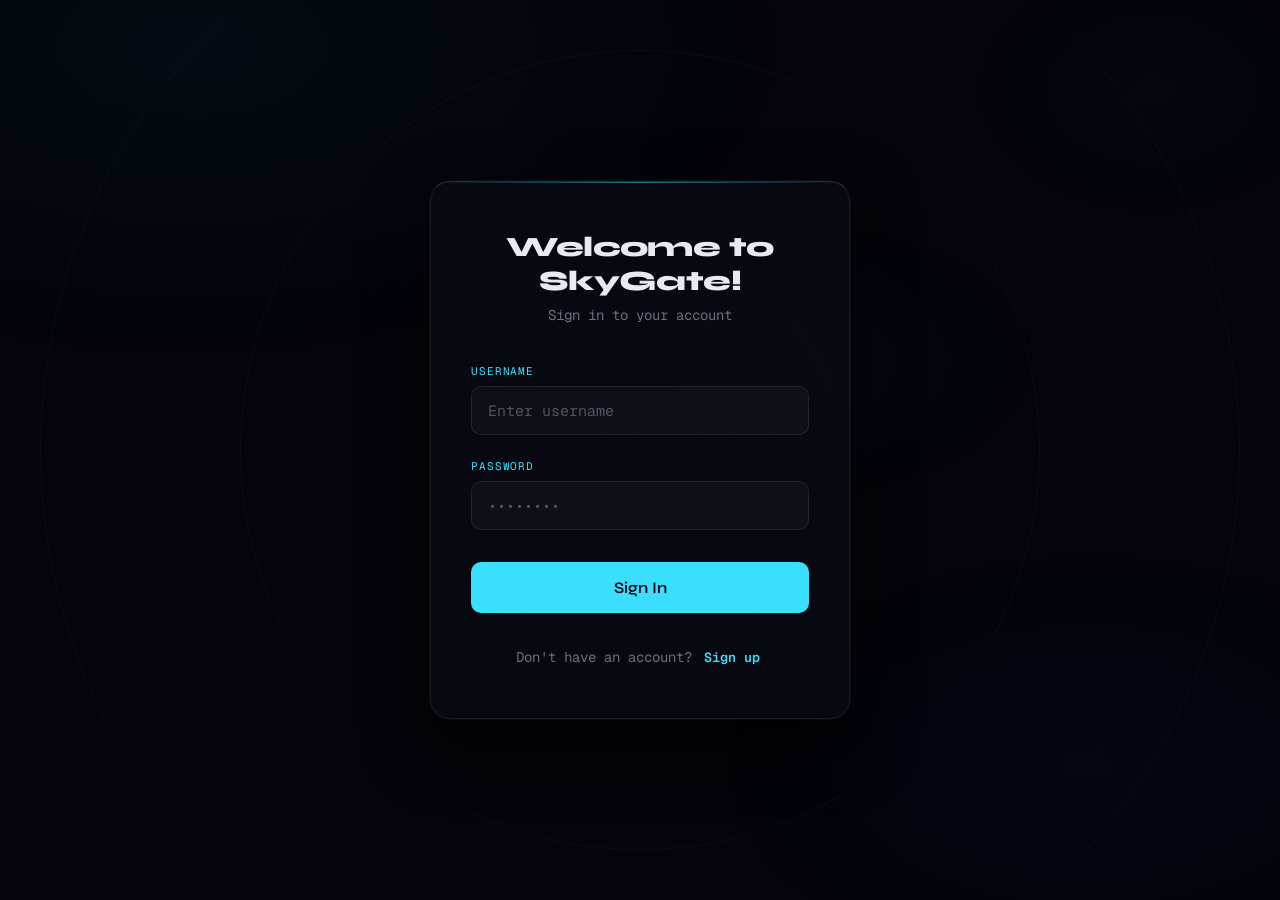
==== commit 3500a6af: "Created an authentication page, made some UI/UX changes" ====
--- a/src/frontend/anomalies.html
+++ b/src/frontend/anomalies.html
@@ -9,6 +9,7 @@
   <link rel="preconnect" href="https://fonts.gstatic.com" crossorigin/>
   <link href="https://fonts.googleapis.com/css2?family=Geist+Mono:wght@300;400;500;600&family=Instrument+Serif:ital@0;1&family=Syne:wght@400;600;700;800&display=swap" rel="stylesheet"/>
   <link rel="stylesheet" href="styles.css"/>
+  <script src="auth-guard.js"></script>
   <style>
     /* Anomaly type legend */
     .anomaly-types {
@@ -76,12 +77,12 @@
     <!-- Anomaly type legend -->
     <div class="section-label">// ANOMALY TYPES</div>
     <div class="anomaly-types">
-      <div class="atype-card"><div class="atype-dot" style="background:var(--red)"></div><div><div class="atype-name">Altitude Jump</div><div class="atype-desc">±5000–10000ft spike</div><div class="atype-layer">RULES + ISOLATION FOREST</div></div></div>
-      <div class="atype-card"><div class="atype-dot" style="background:var(--red)"></div><div><div class="atype-name">Teleportation</div><div class="atype-desc">Impossible lat/lon jump</div><div class="atype-layer">RULES + ISOLATION FOREST</div></div></div>
-      <div class="atype-card"><div class="atype-dot" style="background:var(--red)"></div><div><div class="atype-name">Speed Spike</div><div class="atype-desc">Exceeds physical velocity limits</div><div class="atype-layer">RULES + ISOLATION FOREST</div></div></div>
-      <div class="atype-card"><div class="atype-dot" style="background:var(--yellow)"></div><div><div class="atype-name">Gradual Speed Drift</div><div class="atype-desc">Compounding over 10+ steps</div><div class="atype-layer">AUTOENCODER</div></div></div>
-      <div class="atype-card"><div class="atype-dot" style="background:var(--yellow)"></div><div><div class="atype-name">Altitude Oscillation</div><div class="atype-desc">Rapid ±1500–2500ft pattern</div><div class="atype-layer">AUTOENCODER</div></div></div>
-      <div class="atype-card"><div class="atype-dot" style="background:var(--yellow)"></div><div><div class="atype-name">Heading Oscillation</div><div class="atype-desc">Zigzag ±20–45° pattern</div><div class="atype-layer">AUTOENCODER</div></div></div>
+      <div class="atype-card"><div class="atype-dot" style="background:var(--red)"></div><div><div class="atype-name">Altitude Spike</div><div class="atype-desc">Sudden altitude change violating aircraft physics.</div><div class="atype-layer">LAYER: HEURISTIC RULES</div></div></div>
+      <div class="atype-card"><div class="atype-dot" style="background:var(--red)"></div><div><div class="atype-name">Position Teleport</div><div class="atype-desc">Impossible movement between coordinates (Spoofing).</div><div class="atype-layer">LAYER: HEURISTIC RULES</div></div></div>
+      <div class="atype-card"><div class="atype-dot" style="background:var(--red)"></div><div><div class="atype-name">Speed Spike</div><div class="atype-desc">Velocity exceeds structural limits for aircraft type.</div><div class="atype-layer">LAYER: HEURISTIC RULES</div></div></div>
+      <div class="atype-card"><div class="atype-dot" style="background:var(--yellow)"></div><div><div class="atype-name">Statistical Outlier</div><div class="atype-desc">Anomalous feature relationship (e.g. low alt + high speed).</div><div class="atype-layer">LAYER: ISOLATION FOREST</div></div></div>
+      <div class="atype-card"><div class="atype-dot" style="background:var(--yellow)"></div><div><div class="atype-name">Recon Error</div><div class="atype-desc">Flight pattern deviates from expected normal behavior.</div><div class="atype-layer">LAYER: LSTM AUTOENCODER</div></div></div>
+      <div class="atype-card"><div class="atype-dot" style="background:var(--accent)"></div><div><div class="atype-name">Unstable Signal</div><div class="atype-desc">Intermittent or jittery ADS-B packet reporting.</div><div class="atype-layer">MULTI-LAYER CONSENSUS</div></div></div>
     </div>
 
     <!-- Table -->
@@ -101,12 +102,12 @@
         <thead>
           <tr>
             <th></th>
+            <th></th>
             <th>ICAO 24</th>
             <th>CALLSIGN</th>
-            <th>ANOMALY TYPE</th>
-            <th>LAYER</th>
-            <th>SCORE</th>
-            <th>SEVERITY</th>
+            <th>ANOMALY DETECTION</th>
+            <th>DETECTION LAYER</th>
+            <th>RISK LEVEL</th>
             <th>TIMESTAMP</th>
           </tr>
         </thead>
@@ -140,7 +141,7 @@
 
   async function loadAnomalies() {
     try {
-      const r = await fetch(`${API}/api/anomalies`);
+      const r = await sgFetch(`${API}/api/anomalies`);
       if (!r.ok) return;
       allAnomalies = await r.json();
       renderTable();
@@ -173,8 +174,14 @@
           <td>${a.callsign||'N/A'}</td>
           <td>${a.anomaly||a.type||'—'}</td>
           <td><span class="badge ${LAYER_BADGE[a.layer]||'badge-blue'}">${a.layer||'—'}</span></td>
-          <td><div class="score-wrap"><span style="color:${sColor}">${scoreNum}</span><div class="score-bar"><div class="score-fill" style="width:${scorePct}%;background:${sColor}"></div></div></div></td>
-          <td><span class="badge ${SEV_BADGE[a.severity]||'badge-blue'}">${(a.severity||'info').toUpperCase()}</span></td>
+          <td>
+            <div class="score-wrap">
+              <span style="color:${sColor};font-weight:800;font-size:13px">${Math.round(scorePct)}%</span>
+              <div class="score-bar" style="flex:1;max-width:80px">
+                <div class="score-fill" style="width:${scorePct}%;background:${sColor}"></div>
+              </div>
+            </div>
+          </td>
           <td style="color:var(--text-dim)">${a.timestamp||'—'}</td>
         </tr>
         <tr class="detail-row" id="detail-${icao}">
--- a/src/frontend/styles.css
+++ b/src/frontend/styles.css
@@ -77,7 +77,24 @@
 /* ── RESET ── */
 *, *::before, *::after { margin:0; padding:0; box-sizing:border-box; }
 html { scroll-behavior:smooth; }
-body { background:var(--bg); color:var(--text); font-family:'Syne',sans-serif; overflow-x:hidden; }
+/* Override the styles.css opacity: 0 for the auth page specifically */
+body {
+    opacity: 1 !important;
+    display: block !important;
+}
+
+/* Ensure the card isn't stuck at opacity 0 from the fadeUp animation */
+.auth-card {
+    opacity: 1;
+    animation: fadeUp 0.8s cubic-bezier(0.22, 1, 0.36, 1) forwards;
+}
+
+/* Bring the container to the front of the radar rings */
+.auth-container {
+    position: relative;
+    z-index: 100;
+}
+
 
 /* PERF: body::after scan lines REMOVED — fixed repeating-gradient triggers full repaint on every scroll */
 
@@ -154,6 +171,14 @@
 .status-pill.offline .status-dot { background:var(--red); animation:pulseRed 2.4s infinite; }
 @keyframes pulseGreen { 0%,100% { box-shadow:0 0 0 0 rgba(48,255,170,.45); } 50% { box-shadow:0 0 0 5px rgba(48,255,170,0); } }
 @keyframes pulseRed   { 0%,100% { box-shadow:0 0 0 0 rgba(255,80,80,.45); }  50% { box-shadow:0 0 0 5px rgba(255,80,80,0); } }
+
+/* Nav user info */
+.nav-user { display:flex; align-items:center; gap:12px; padding:4px 4px 4px 12px; border-radius:30px; background:rgba(255,255,255,0.04); border:1px solid var(--glass-border); margin-right:8px; }
+.user-greeting { font-size:11px; color:var(--text-muted); font-weight:500; font-family:'Geist Mono',monospace; letter-spacing:.02em; }
+.user-name { color:var(--text); font-weight:700; }
+.signout-btn { width:28px; height:28px; border-radius:50%; border:none; background:rgba(255,255,255,0.06); color:var(--text-dim); cursor:pointer; display:flex; align-items:center; justify-content:center; transition:background .2s, color .2s, transform .2s; }
+.signout-btn:hover { background:var(--red-dim); color:var(--red); transform:scale(1.1); }
+.signout-btn:active { transform:scale(0.95); }
 
 /* Buttons — transitions on transform+opacity only (composited) */
 .btn { padding:7px 16px; border-radius:var(--r); font-family:'Syne',sans-serif; font-size:13px; font-weight:600; cursor:pointer; transition:transform .2s var(--ease-out), opacity .2s; text-decoration:none; letter-spacing:.01em; display:inline-flex; align-items:center; }
